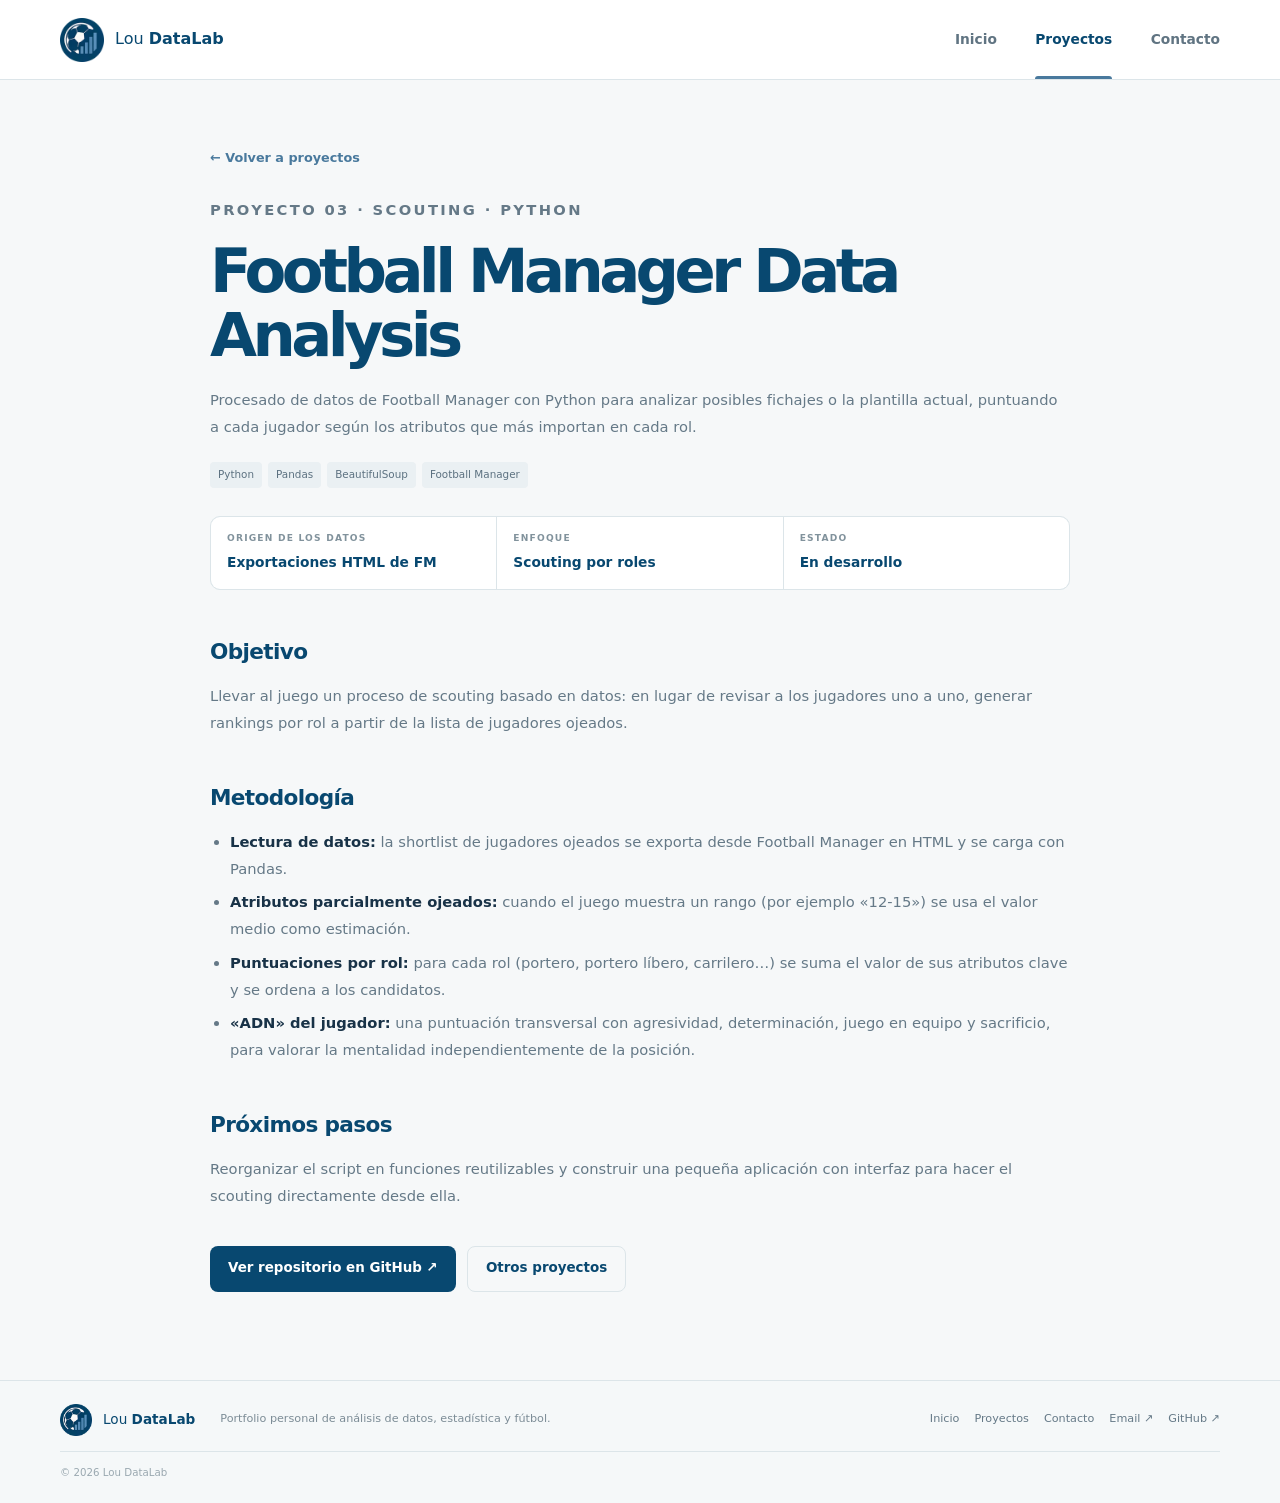
==== projects/fm-data-analysis.html @ 8e9a5757 "Portfolio Lou DataLab: inicio, proyectos y contacto" ====
<!doctype html>
<html lang="es">
<head>
<meta charset="utf-8"><meta name="viewport" content="width=device-width,initial-scale=1">
<meta name="description" content="Análisis de datos de Football Manager con Python para scouting y gestión de plantilla">
<title>Football Manager Data Analysis | Lou DataLab</title>
<link rel="icon" type="image/png" href="../assets/logo.png"><link rel="stylesheet" href="../styles.css"><link rel="stylesheet" href="../project.css">
</head>
<body>
<header class="topbar">
  <a class="brand" href="../index.html#inicio" aria-label="Lou DataLab, inicio"><img src="../assets/logo.png" alt="Logo de Lou DataLab"><span>Lou <strong>DataLab</strong></span></a>
  <button class="nav-toggle" aria-expanded="false" aria-controls="main-nav">Menú</button>
  <nav class="main-nav" id="main-nav" aria-label="Navegación principal"><a class="nav-link" href="../index.html#inicio">Inicio</a><a class="nav-link active" href="../index.html#proyectos">Proyectos</a><a class="nav-link" href="../index.html#contacto">Contacto</a></nav>
</header>
<main class="project-page">
  <a class="back" href="../index.html#proyectos">← Volver a proyectos</a>
  <p class="eyebrow">PROYECTO 03 · SCOUTING · PYTHON</p>
  <h1>Football Manager Data Analysis</h1>
  <p class="intro">Procesado de datos de Football Manager con Python para analizar posibles fichajes o la plantilla actual, puntuando a cada jugador según los atributos que más importan en cada rol.</p>
  <div class="tags"><span>Python</span><span>Pandas</span><span>BeautifulSoup</span><span>Football Manager</span></div>

  <div class="facts">
    <div><small>ORIGEN DE LOS DATOS</small><strong>Exportaciones HTML de FM</strong></div>
    <div><small>ENFOQUE</small><strong>Scouting por roles</strong></div>
    <div><small>ESTADO</small><strong>En desarrollo</strong></div>
  </div>

  <h2>Objetivo</h2>
  <p>Llevar al juego un proceso de scouting basado en datos: en lugar de revisar a los jugadores uno a uno, generar rankings por rol a partir de la lista de jugadores ojeados.</p>

  <h2>Metodología</h2>
  <ul>
    <li><strong>Lectura de datos:</strong> la shortlist de jugadores ojeados se exporta desde Football Manager en HTML y se carga con Pandas.</li>
    <li><strong>Atributos parcialmente ojeados:</strong> cuando el juego muestra un rango (por ejemplo «12-15») se usa el valor medio como estimación.</li>
    <li><strong>Puntuaciones por rol:</strong> para cada rol (portero, portero líbero, carrilero…) se suma el valor de sus atributos clave y se ordena a los candidatos.</li>
    <li><strong>«ADN» del jugador:</strong> una puntuación transversal con agresividad, determinación, juego en equipo y sacrificio, para valorar la mentalidad independientemente de la posición.</li>
  </ul>

  <h2>Próximos pasos</h2>
  <p>Reorganizar el script en funciones reutilizables y construir una pequeña aplicación con interfaz para hacer el scouting directamente desde ella.</p>

  <div class="actions"><a class="button primary" href="https://github.com/loudatalab/FM_Data_Analysis" target="_blank" rel="noreferrer">Ver repositorio en GitHub ↗</a><a class="button secondary" href="../index.html#proyectos">Otros proyectos</a></div>
</main>
<footer class="footer">
  <a class="footer-brand" href="../index.html"><img src="../assets/logo.png" alt=""><span>Lou <strong>DataLab</strong></span></a>
  <p>Portfolio personal de análisis de datos, estadística y fútbol.</p>
  <nav aria-label="Enlaces rápidos"><a href="../index.html#inicio">Inicio</a><a href="../index.html#proyectos">Proyectos</a><a href="../index.html#contacto">Contacto</a><a href="mailto:igna.lou@gmail.com">Email ↗</a><a href="https://github.com/loudatalab" target="_blank" rel="noreferrer">GitHub ↗</a></nav>
  <small>© <span id="year">2026</span> Lou DataLab</small>
</footer>
<script src="../script.js"></script>
</body></html>
---- styles.css ----
:root{--navy:#084870;--blue:#49799D;--ink:#183247;--muted:#657987;--pale:#E8F0F4;--paper:#F6F8F9;--line:#DCE5E9;--green:#A8C9B0;--dots:#fdc9f0;--white:#fff;--max:1160px}
*{box-sizing:border-box}html{scroll-behavior:smooth;scroll-padding-top:85px}body{margin:0;color:var(--ink);font-family:Inter,ui-sans-serif,system-ui,-apple-system,"Segoe UI",sans-serif;line-height:1.65}a{color:inherit;text-decoration:none}button{font:inherit}.topbar{height:80px;display:flex;align-items:center;justify-content:space-between;gap:25px;padding:0 max(24px,calc((100vw - var(--max))/2));background:rgba(255,255,255,.96);border-bottom:1px solid var(--line);position:sticky;top:0;z-index:10;backdrop-filter:blur(12px)}.brand,.footer-brand{display:flex;align-items:center;gap:11px;color:var(--navy);font-size:1rem;white-space:nowrap}.brand img{width:44px;height:44px;object-fit:contain}.brand strong,.footer-brand strong{font-weight:800}.main-nav{height:100%;display:flex;align-items:center;gap:clamp(22px,3vw,42px)}.nav-link{height:100%;display:flex;align-items:center;position:relative;color:#607482;font-size:.86rem;font-weight:650}.nav-link:hover,.nav-link.active{color:var(--navy)}.nav-link.active:after{content:"";position:absolute;bottom:0;left:0;right:0;height:3px;background:var(--blue);border-radius:3px 3px 0 0}.nav-toggle{display:none}.page-section{scroll-margin-top:80px}.hero{max-width:var(--max);margin:auto;padding:82px 26px 94px;display:grid;grid-template-columns:1fr 1fr;align-items:center;gap:65px;min-height:600px}.eyebrow{margin:0 0 17px;color:var(--blue);font-size:.69rem;font-weight:850;letter-spacing:.16em}.eyebrow>span{display:inline-block;width:20px;height:2px;background:var(--green);vertical-align:middle;margin-right:8px}h1,h2,h3,p{margin-top:0}h1{font-size:clamp(3.2rem,6vw,5.6rem);line-height:1;letter-spacing:-.075em;color:var(--navy);margin-bottom:15px}h1 span{color:var(--blue)}.subtitle{font-size:clamp(1.05rem,1.7vw,1.3rem);line-height:1.4;color:var(--blue);letter-spacing:-.025em;margin-bottom:18px}.intro{max-width:530px;color:var(--muted);font-size:.95rem;line-height:1.85;margin-bottom:27px}.actions{display:flex;flex-wrap:wrap;gap:11px}.button{display:inline-flex;align-items:center;justify-content:center;gap:14px;min-height:46px;padding:0 18px;border-radius:8px;font-size:.84rem;font-weight:750}.primary{background:var(--navy);color:white}.primary:hover{background:#063956}.secondary{border:1px solid var(--line);color:var(--navy)}.micro{margin:28px 0 0;color:#7C8E98;font-size:.72rem}.micro i,.published i{display:inline-block;width:7px;height:7px;background:var(--green);border-radius:50%;margin-right:8px}.hero-art{height:370px;position:relative;padding:18px;color:white;background:var(--navy);border-radius:18px;box-shadow:0 25px 55px #08487020;isolation:isolate}.hero-art:before{content:"";position:absolute;inset:0;border-radius:inherit;z-index:-1;background:radial-gradient(circle at 70% 20%,#49799da8,transparent 42%)}.art-label{display:flex;justify-content:space-between;gap:10px;font-size:.58rem;letter-spacing:.14em;color:#c4dbe6;font-weight:750}.pitch{position:absolute;left:8%;right:8%;top:17%;bottom:17%;border:1px solid #eaf2f680}.mid{position:absolute;left:50%;top:0;bottom:0;border-left:1px solid #eaf2f670}.circle{position:absolute;left:50%;top:50%;width:88px;height:88px;border:1px solid #eaf2f670;border-radius:50%;transform:translate(-50%,-50%)}.box{position:absolute;top:25%;height:50%;width:17%;border:1px solid #eaf2f670}.box.left{left:0;border-left:0}.box.right{right:0;border-right:0}.pitch svg{position:absolute;inset:0;width:100%;height:100%}.pitch svg path{fill:none;stroke:var(--green);stroke-width:2;stroke-dasharray:5 7}.dot{position:absolute;width:10px;height:10px;background:var(--dots);border-radius:50%;box-shadow:0 0 0 5px #b9a4e94d}.d1{left:12%;top:70%}.d2{left:29%;top:33%}.d3{left:51%;top:52%}.d4{right:12%;top:24%}.d5{right:20%;top:46%}.d6{right:35%;top:21%}.art-bottom{position:absolute;bottom:18px;left:18px;right:18px}.stamp{position:absolute;right:-13px;bottom:43px;background:rgb(255, 255, 255);color:var(--navy);border-radius:9px;box-shadow:0 12px 30px #0002;padding:12px;display:flex;align-items:center;gap:10px}.stamp b{display:grid;place-items:center;width:42px;height:42px;background:var(--pale);border-radius:7px}.stamp span{font-size:.58rem;font-weight:850;line-height:1.45;letter-spacing:.08em}
.projects{padding:80px max(24px,calc((100vw - var(--max))/2)) 88px;background:var(--paper)}.section-head{display:flex;align-items:end;justify-content:space-between;gap:30px;margin-bottom:33px}.section-head h2,.contact h2{font-size:clamp(2.1rem,4vw,3.2rem);line-height:1.1;letter-spacing:-.06em;color:var(--navy);margin:0}.section-head>p{max-width:470px;color:var(--muted);font-size:.86rem;line-height:1.8;margin:0}.toolbar{display:flex;align-items:center;justify-content:space-between;gap:16px;flex-wrap:wrap;padding:16px 0;border-top:1px solid var(--line);border-bottom:1px solid var(--line)}.published{font-size:.61rem;letter-spacing:.12em;color:#7c8d97;font-weight:850}.filters{display:flex;flex-wrap:wrap;gap:4px}.filter{border:1px solid transparent;background:transparent;color:#657987;padding:6px 11px;border-radius:99px;font-size:.72rem;cursor:pointer}.filter:hover{border-color:#cbdbe3}.filter.active{background:var(--navy);color:white}.project-list{border-bottom:1px solid var(--line)}.project-row{display:grid;grid-template-columns:38px 1fr 42px;align-items:center;gap:17px;padding:25px 4px;border-bottom:1px solid var(--line)}.project-row:last-child{border-bottom:0}.project-row[hidden]{display:none}.project-row:hover{background:#e8f0f455}.number{align-self:start;padding-top:2px;color:#9aaab3;font-size:.78rem;font-weight:800}.kicker{margin-bottom:6px;color:var(--blue);font-size:.61rem;font-weight:850;letter-spacing:.13em}.project-row h3{font-size:1.14rem;letter-spacing:-.025em;color:var(--navy);margin-bottom:6px}.project-row h3 a:hover{color:var(--blue)}.project-row p:not(.kicker){max-width:760px;color:var(--muted);font-size:.83rem;line-height:1.7;margin-bottom:11px}.tags{display:flex;flex-wrap:wrap;gap:6px}.tags span{font-size:.65rem;color:#5c7180;background:#eaf0f3;border-radius:4px;padding:4px 8px}.arrow{display:grid;place-items:center;width:38px;height:38px;border:1px solid #cfdee5;border-radius:50%;color:var(--blue);font-size:1.1rem}.project-row:hover .arrow{background:var(--navy);border-color:var(--navy);color:white}.note{font-size:.71rem;color:#83939d;margin:16px 0 0}
.contact{max-width:var(--max);margin:auto;padding:90px 26px 96px;display:grid;grid-template-columns:.9fr 1.1fr;gap:clamp(40px,7vw,100px)}.contact h2 span{color:var(--blue)}.contact-copy>p{color:var(--muted);font-size:.88rem;line-height:1.85;margin-bottom:14px}.contact-list{margin-top:25px;border-top:1px solid var(--line)}.contact-list>a{display:grid;grid-template-columns:36px 1fr 20px;align-items:center;gap:13px;padding:14px 0;border-bottom:1px solid var(--line)}.contact-list>a>b{width:35px;height:35px;display:grid;place-items:center;background:var(--pale);color:var(--navy);border-radius:8px}.contact-list>a>span{display:flex;flex-direction:column;gap:2px}.contact-list small{font-size:.57rem;letter-spacing:.13em;font-weight:850;color:#81929c}.contact-list strong{font-size:.84rem;color:var(--navy)}.contact-list i{text-align:right;color:var(--blue);font-style:normal}.footer{padding:23px max(24px,calc((100vw - var(--max))/2));background:#f5f8f9;border-top:1px solid var(--line);display:grid;grid-template-columns:auto 1fr auto;align-items:center;gap:15px 25px}.footer-brand{font-size:.85rem}.footer-brand img{width:32px;height:32px}.footer p{font-size:.7rem;color:#7c8c96;margin:0}.footer nav{display:flex;gap:15px;flex-wrap:wrap;font-size:.7rem;color:#657987}.footer nav a:hover{color:var(--blue)}.footer>small{grid-column:1/-1;border-top:1px solid var(--line);padding-top:12px;color:#9aa8b0;font-size:.64rem}
@media(max-width:850px){.hero{grid-template-columns:1fr;gap:38px;padding-top:65px}.hero-art{width:100%;max-width:650px}.section-head{align-items:start;flex-direction:column;gap:14px}.contact{grid-template-columns:1fr;gap:28px}.footer{grid-template-columns:1fr auto}.footer p{grid-column:1/-1;grid-row:2}.footer nav{grid-column:1/-1;grid-row:3}.footer>small{grid-row:4}}
@media(max-width:600px){.topbar{height:69px;padding:0 18px}.brand img{width:39px;height:39px}.nav-toggle{display:block;border:1px solid var(--line);border-radius:7px;background:rgb(255, 255, 255);color:var(--navy);padding:7px 11px}.main-nav{display:none;position:absolute;top:68px;left:0;right:0;height:auto;background:white;padding:8px 22px 17px;border-bottom:1px solid var(--line);flex-direction:column;align-items:stretch;gap:0}.main-nav.open{display:flex}.nav-link{height:auto;padding:11px 0}.nav-link.active:after{left:auto;width:24px}.hero{padding:52px 21px 65px;gap:35px}.hero-art{height:320px}.circle{width:65px;height:65px}.stamp{right:8px;bottom:36px}.projects{padding:61px 21px 67px}.toolbar{align-items:flex-start}.filters{gap:2px}.filter{padding:6px 8px}.project-row{grid-template-columns:25px 1fr 30px;gap:9px;padding:22px 0}.project-row h3{font-size:1rem}.arrow{width:30px;height:30px}.contact{padding:63px 21px 70px}.footer{padding:22px 21px;grid-template-columns:1fr}.footer p,.footer nav,.footer>small{grid-column:1;grid-row:auto}}
@media(prefers-reduced-motion:reduce){html{scroll-behavior:auto}*{transition:none!important}}
---- project.css ----
/* Páginas de detalle de proyecto */
.project-page{padding:64px max(24px,calc((100vw - 860px)/2)) 88px;background:var(--paper)}
.project-page .back{display:inline-block;margin-bottom:28px;color:var(--blue);font-size:.8rem;font-weight:750}
.project-page .back:hover{color:var(--navy)}
.project-page h1{font-size:clamp(2.3rem,5vw,3.8rem);line-height:1.05;margin-bottom:18px}
.project-page .intro{max-width:none;margin-bottom:22px}
.project-page h2{font-size:1.35rem;letter-spacing:-.03em;color:var(--navy);margin:44px 0 12px}
.project-page p,.project-page li{color:var(--muted);font-size:.92rem;line-height:1.85}
.project-page ul{padding-left:20px;margin:0 0 14px}
.project-page li{margin-bottom:6px}
.project-page li strong{color:var(--ink)}
.project-page .tags{margin-bottom:28px}
.facts{display:grid;grid-template-columns:repeat(auto-fit,minmax(170px,1fr));gap:1px;background:var(--line);border:1px solid var(--line);border-radius:10px;overflow:hidden;margin:6px 0 10px}
.facts div{background:white;padding:14px 16px}
.facts small{display:block;font-size:.57rem;letter-spacing:.13em;font-weight:850;color:#81929c;margin-bottom:3px}
.facts strong{font-size:.86rem;color:var(--navy)}
.figure{margin:22px 0 8px}
.figure img{display:block;width:100%;height:auto;border-radius:10px;border:1px solid var(--line);background:white}
.figure.narrow img{max-width:520px;margin:auto}
.figure figcaption{margin-top:9px;font-size:.74rem;color:#7c8c96;text-align:center}
.project-page .actions{margin-top:36px}
@media(max-width:600px){.project-page{padding:46px 21px 64px}}
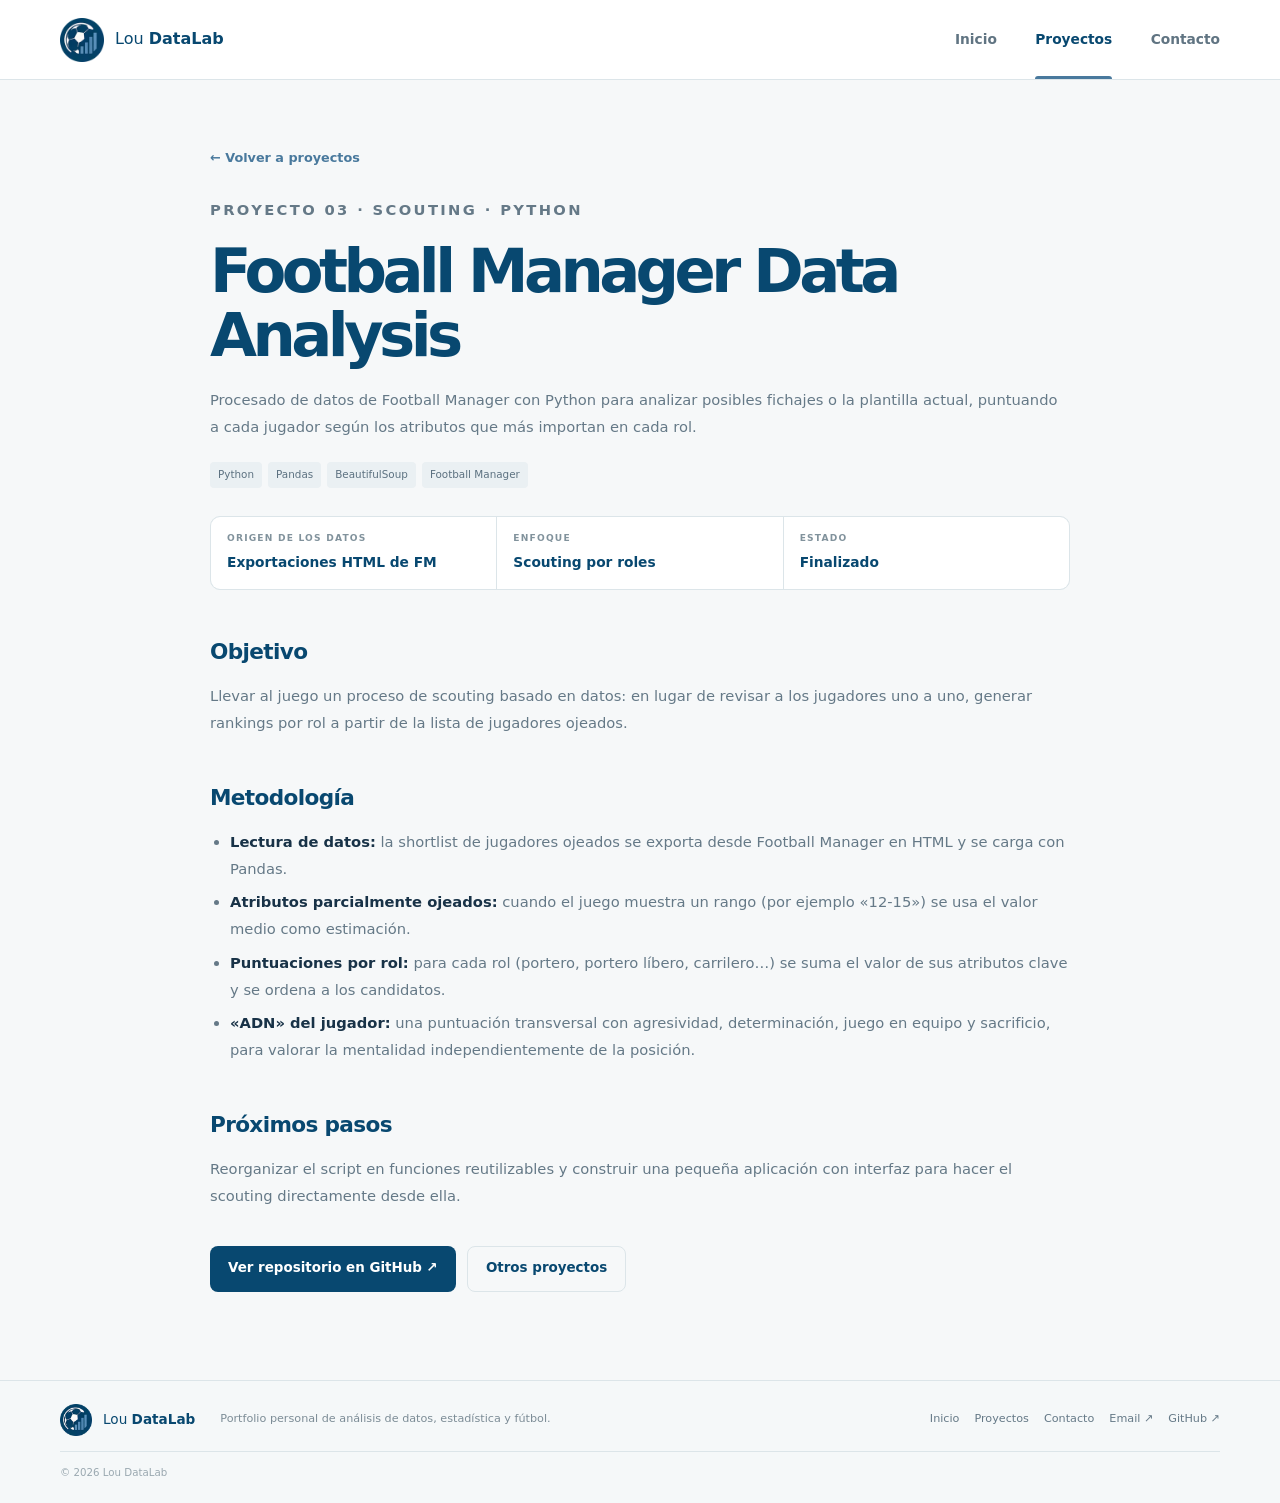
==== commit 9ce6a1a3: "prueba cambio facil" ====
--- a/projects/fm-data-analysis.html
+++ b/projects/fm-data-analysis.html
@@ -22,7 +22,7 @@
   <div class="facts">
     <div><small>ORIGEN DE LOS DATOS</small><strong>Exportaciones HTML de FM</strong></div>
     <div><small>ENFOQUE</small><strong>Scouting por roles</strong></div>
-    <div><small>ESTADO</small><strong>En desarrollo</strong></div>
+    <div><small>ESTADO</small><strong>Finalizado</strong></div>
   </div>
 
   <h2>Objetivo</h2>
